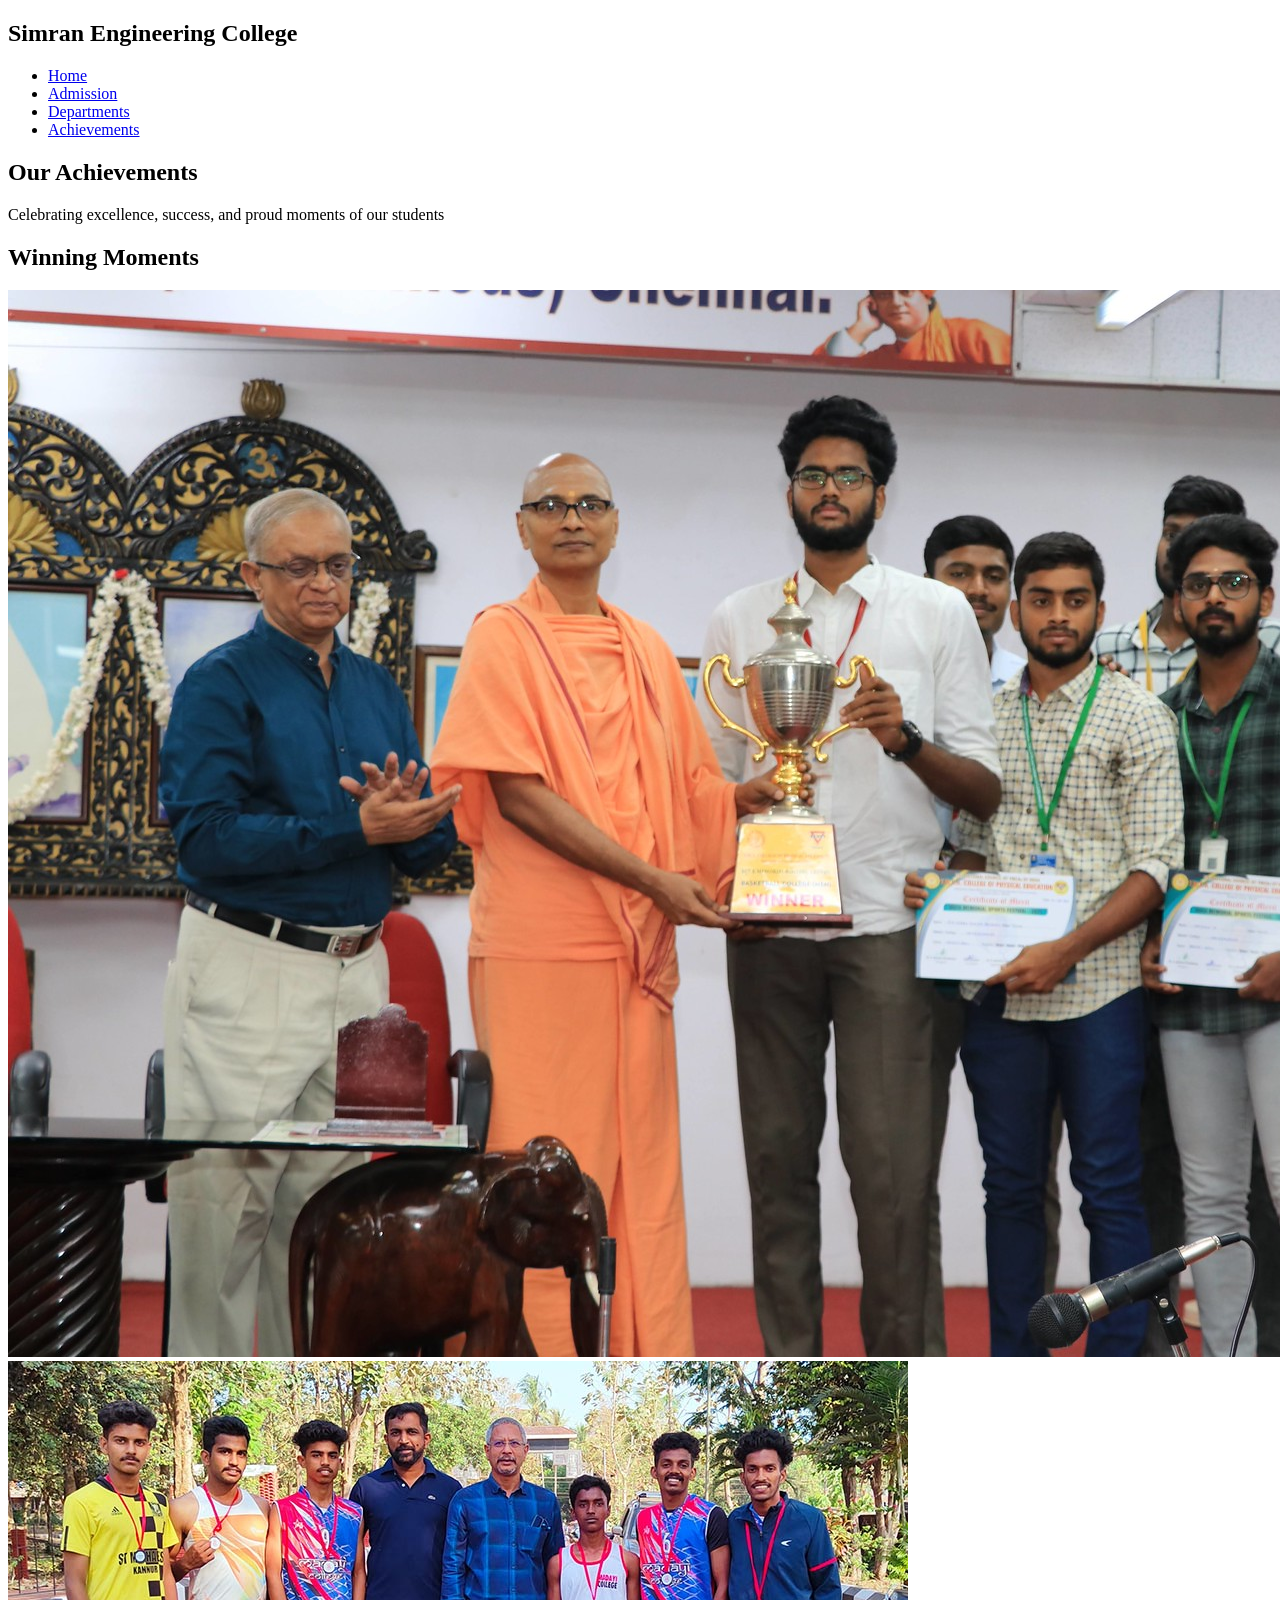
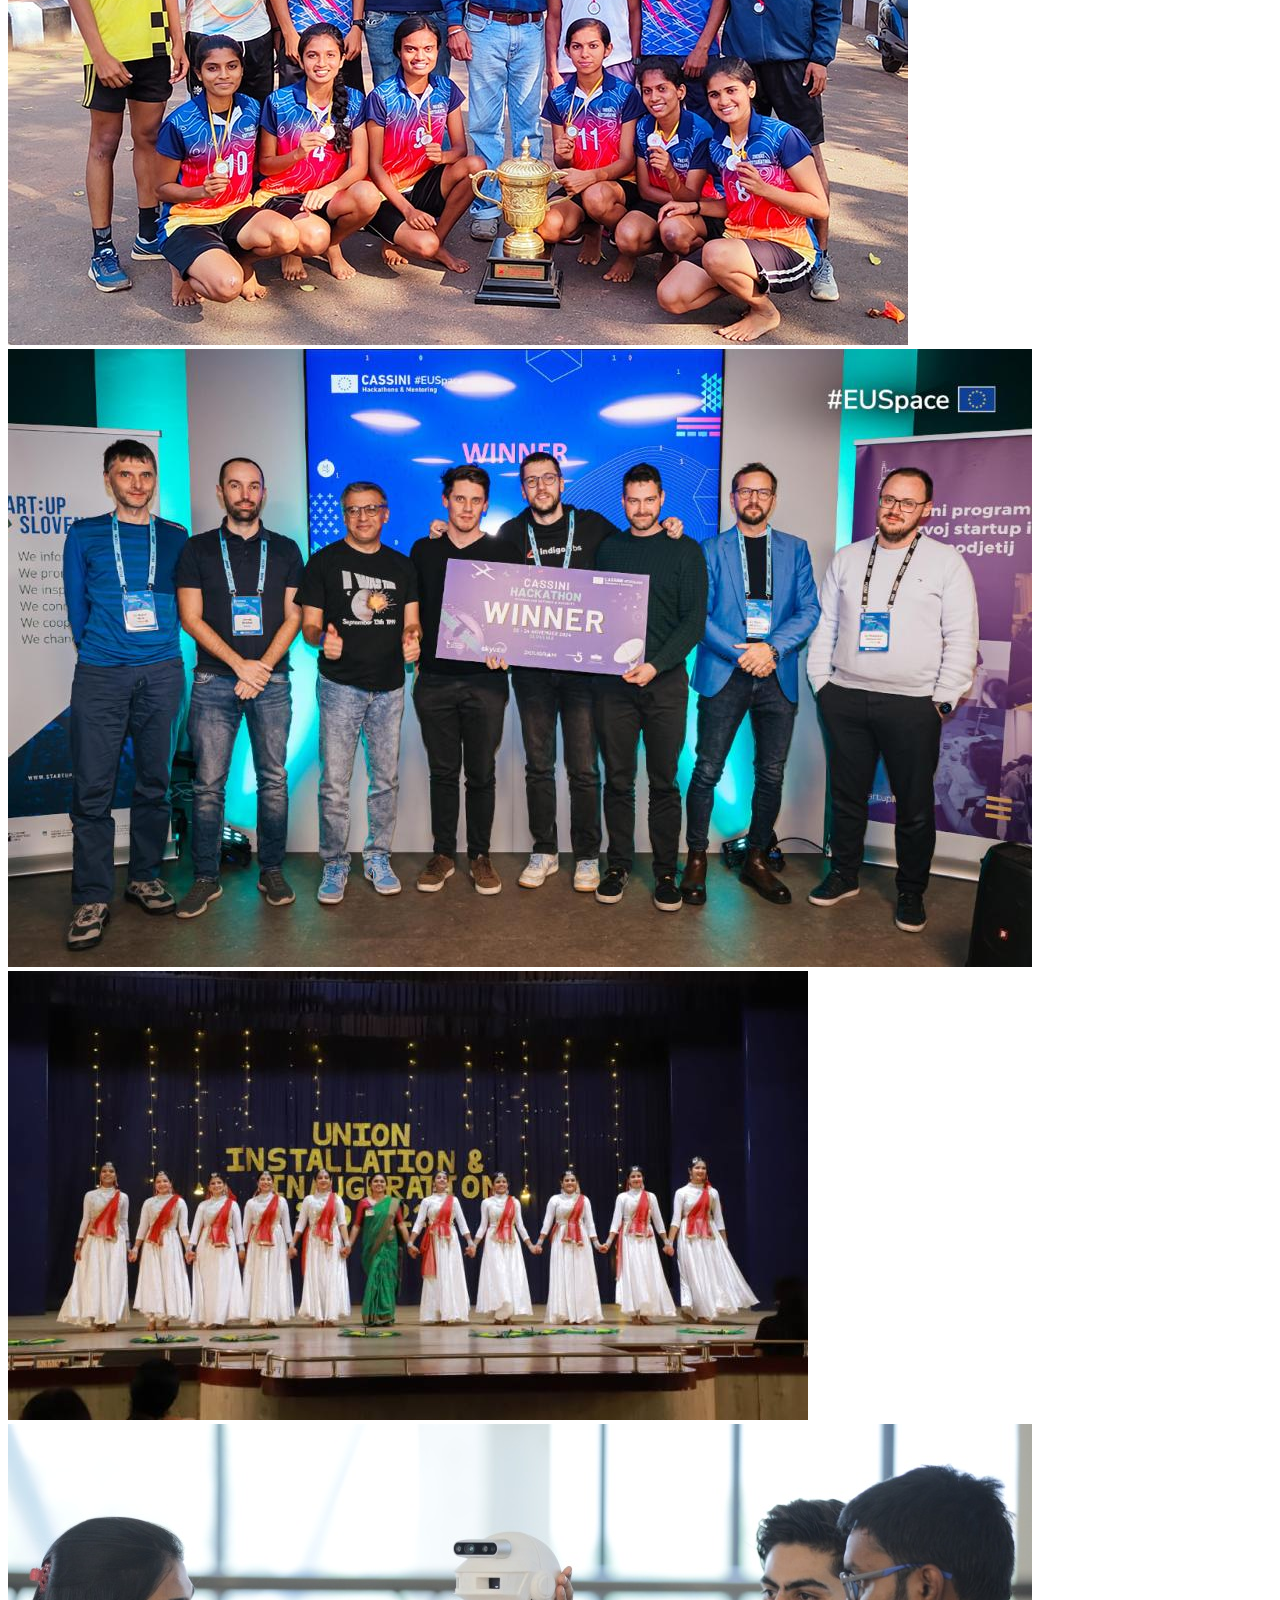
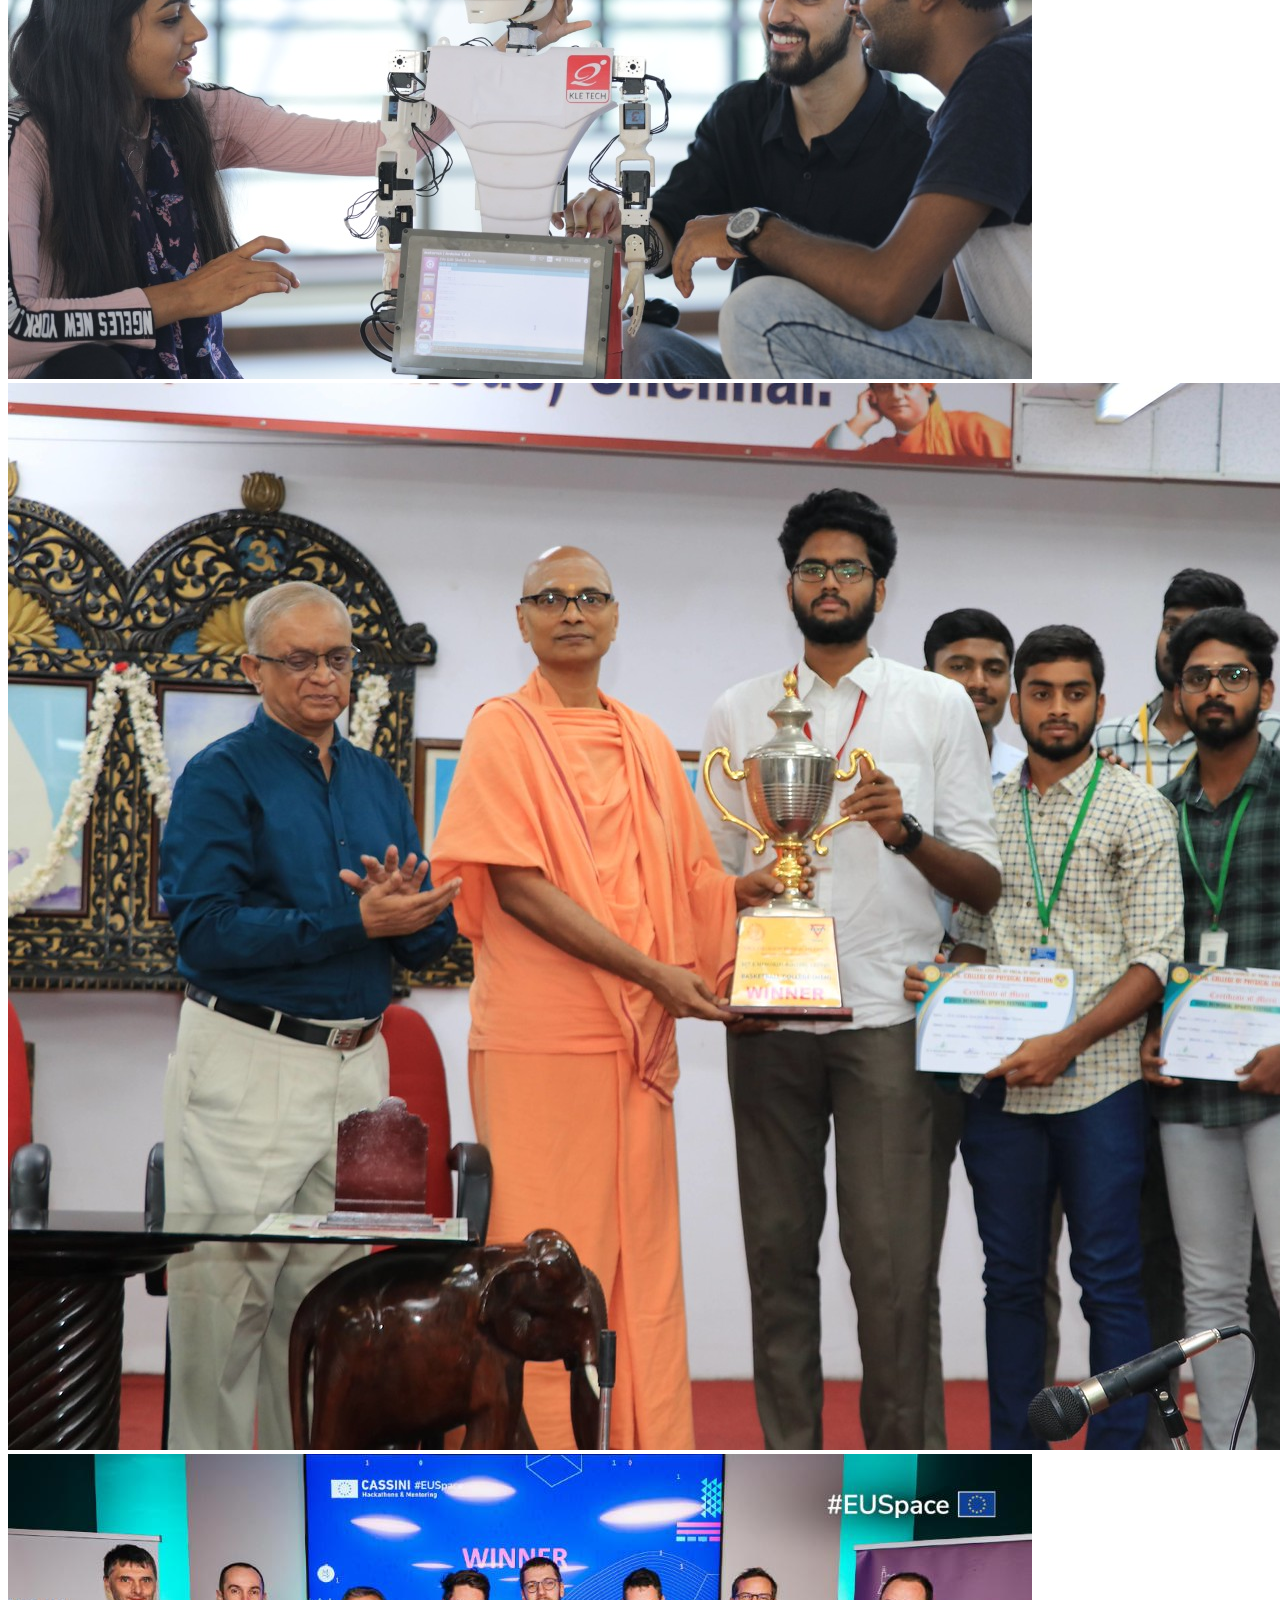
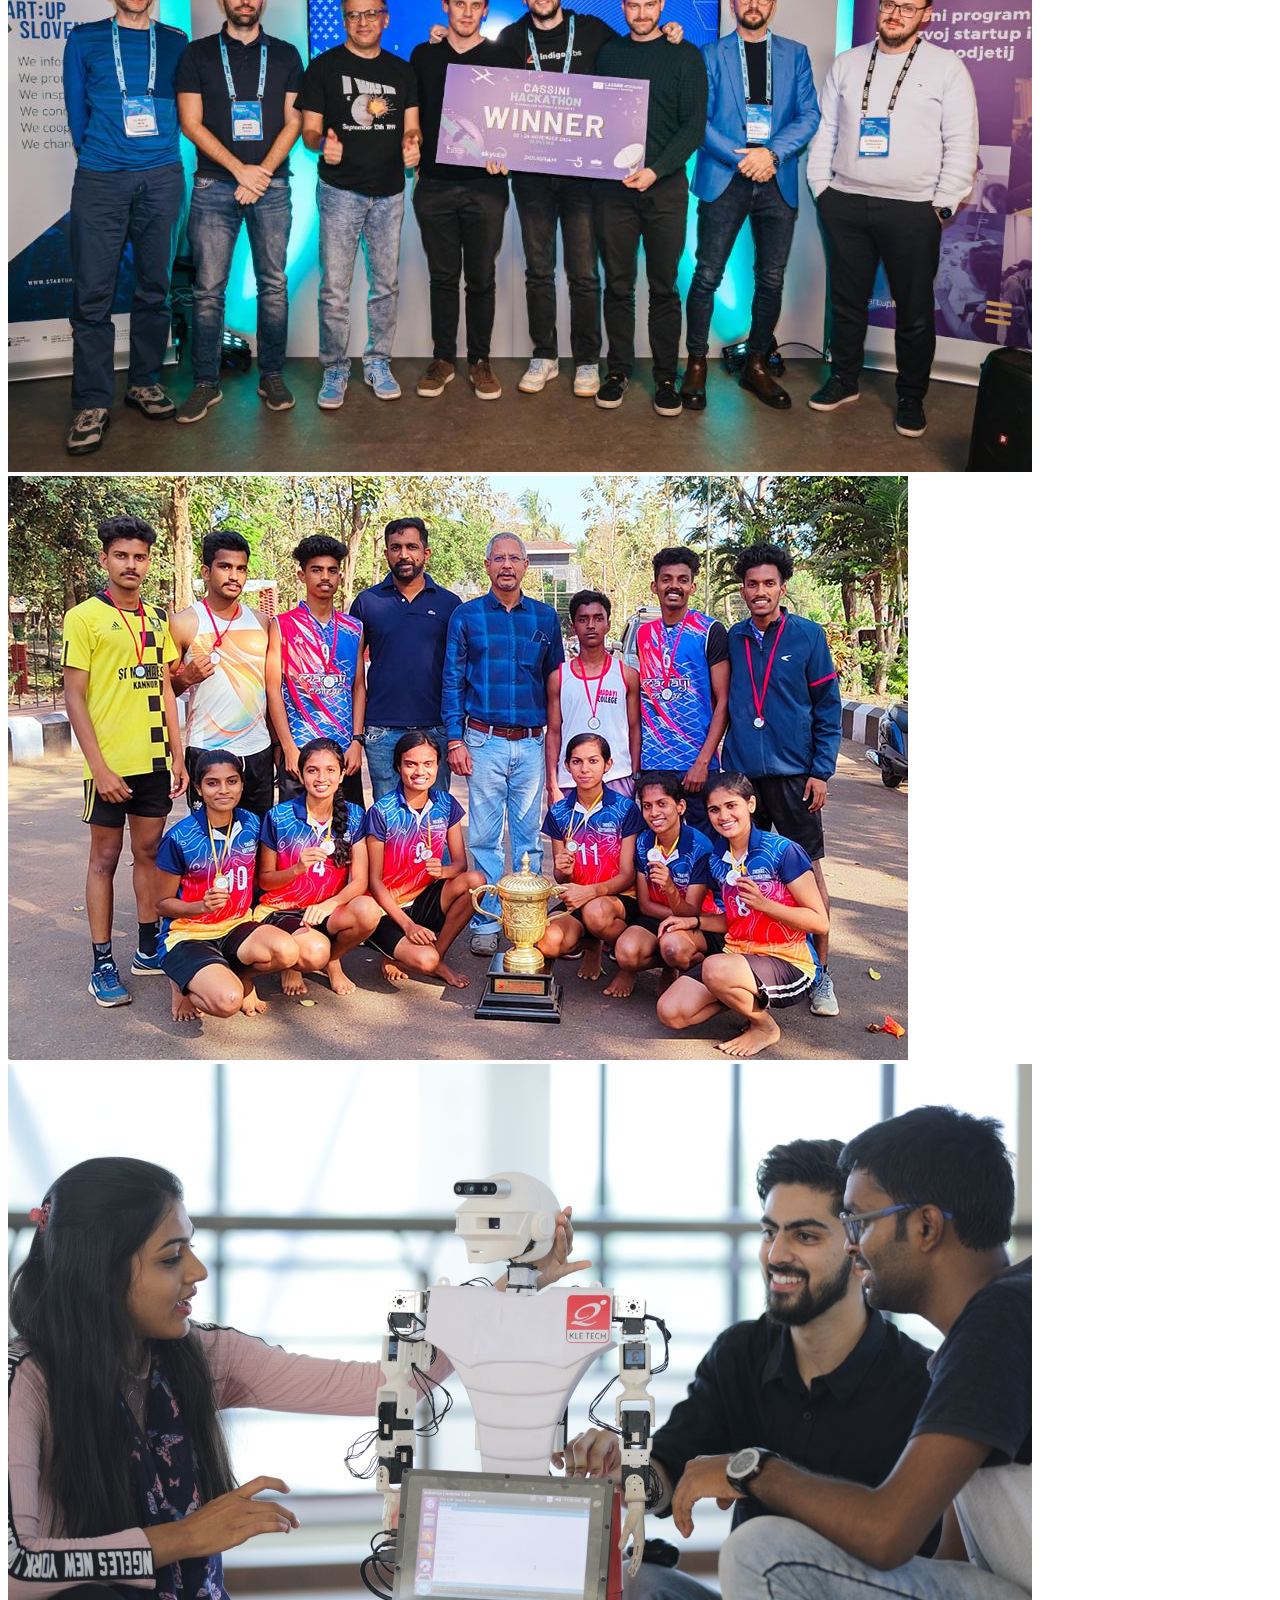
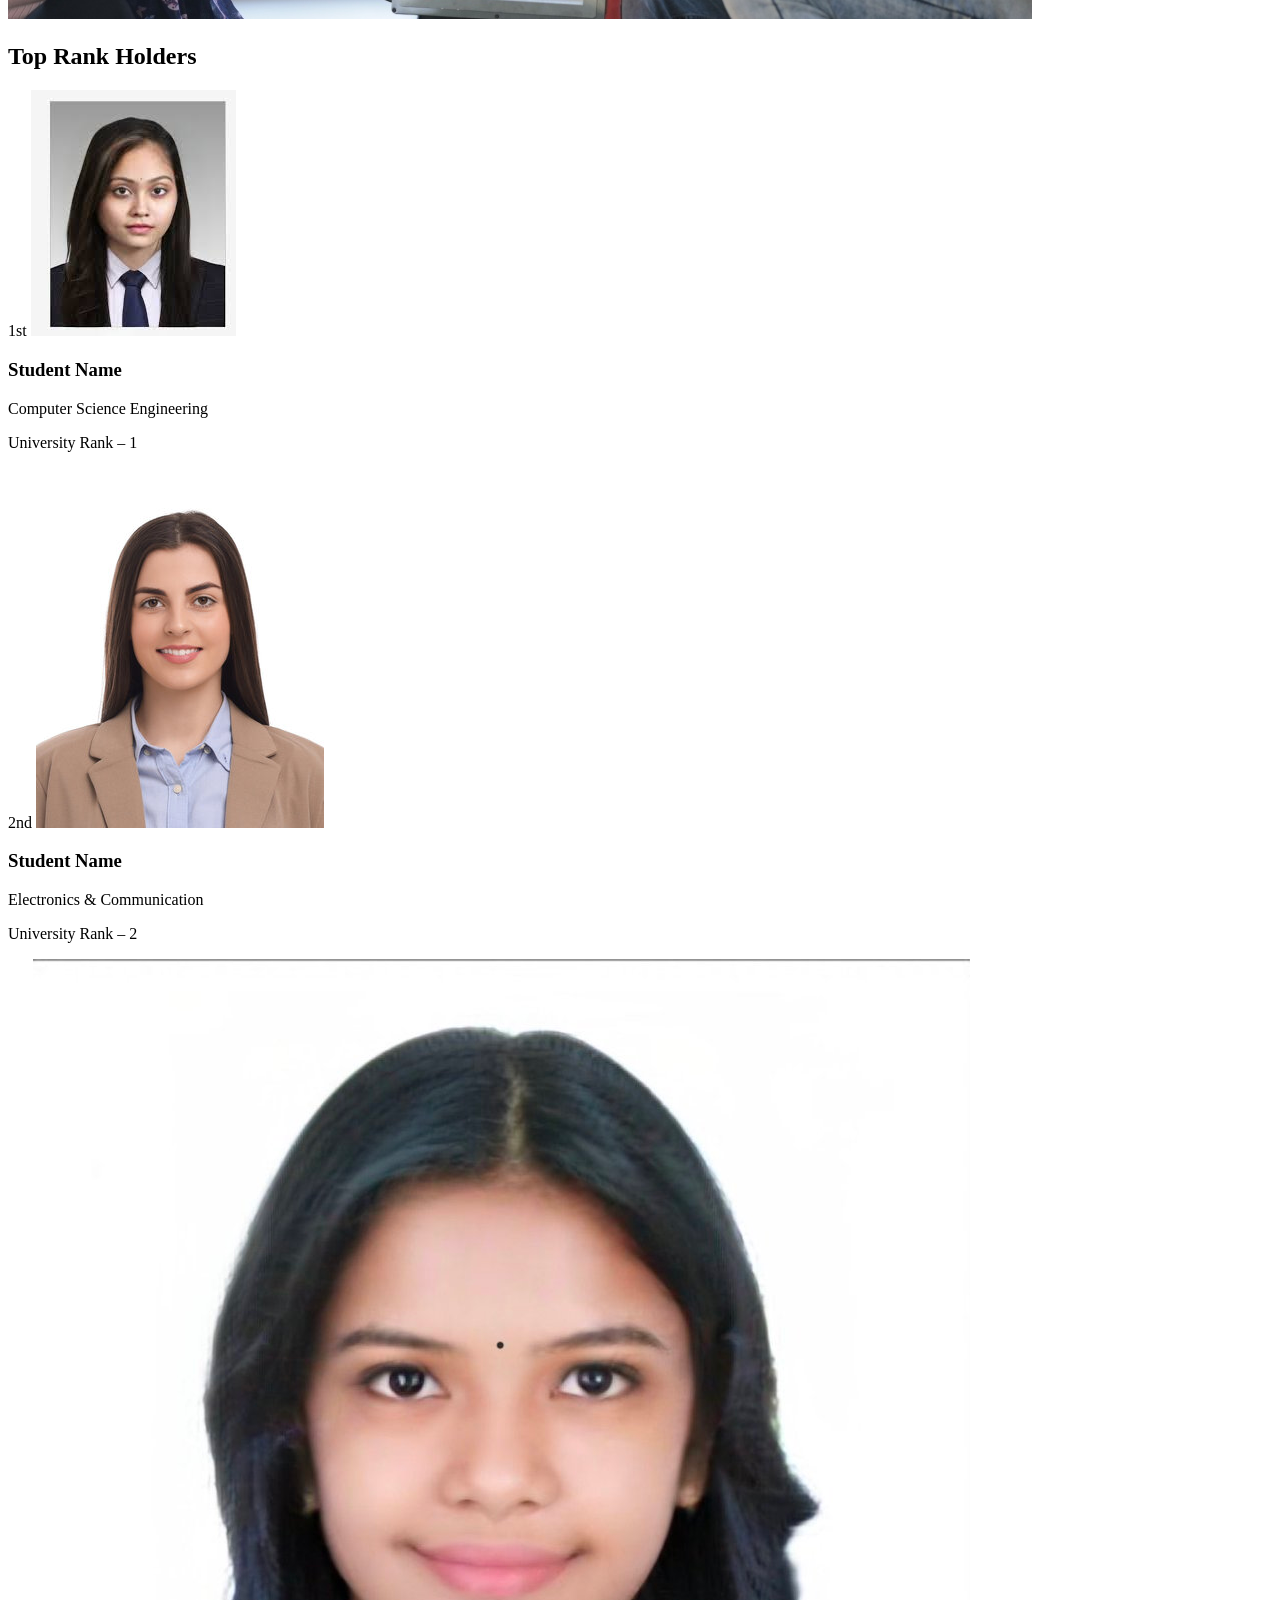
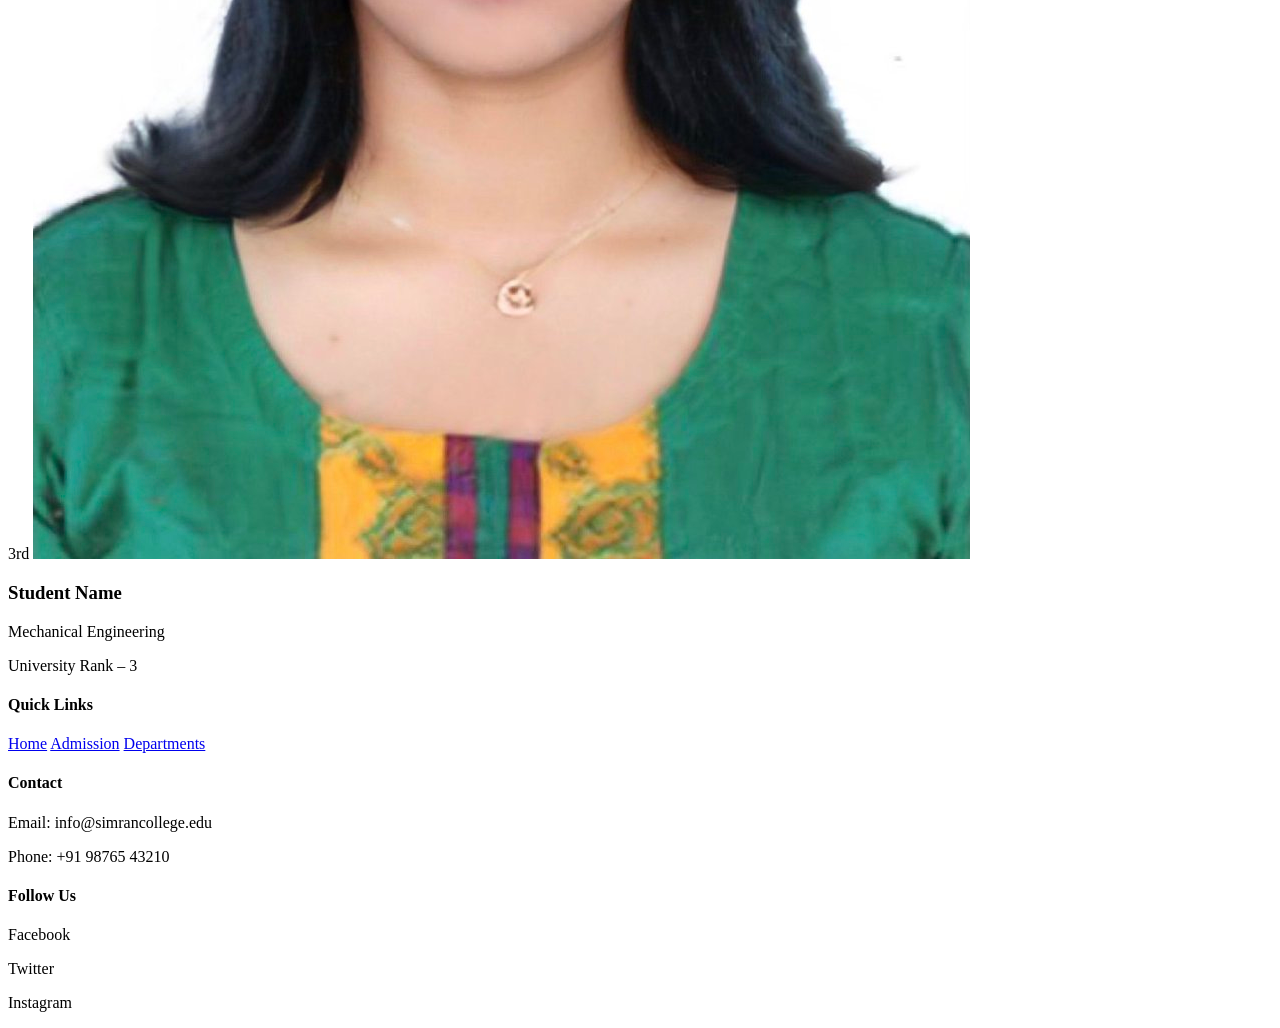
==== src/main/resources/static/achievements.html @ d0c2e1f5 "Initial commit: Online College Admission System" ====
<!DOCTYPE html>
<html lang="en">
<head>
    <meta charset="UTF-8">
    <title>Achievements</title>
    <meta name="viewport" content="width=device-width, initial-scale=1.0">
    <link rel="stylesheet" href="/css/achievements.css">
</head>
<body>

<!-- ================= NAVBAR ================= -->
<nav>
    <h2>Simran Engineering College</h2>
    <ul>
        <li><a href="/index.html">Home</a></li>
        <li><a href="/admission.html">Admission</a></li>
        <li><a href="/departments.html">Departments</a></li>
        <li><a href="/achievements.html">Achievements</a></li>
    </ul>
</nav>
<!-- ========================================== -->


<!-- ================= HERO SECTION ================= -->
<section class="hero">
    <div class="hero-content">
        <h1>Our Achievements</h1>
        <p>Celebrating excellence, success, and proud moments of our students</p>
    </div>
</section>


<!-- ================= WINNING MOMENTS GALLERY ================= -->
<section class="section">
    <h2 class="section-title">Winning Moments</h2>

    <div class="gallery-grid">
        <img src="images/gallery1.jpg" alt="Achievement 1">
        <img src="images/gallery2.jpg" alt="Achievement 2">
        <img src="images/gallery3.jpg" alt="Achievement 3">
        <img src="images/gallery4.jpeg" alt="Achievement 4">
        <img src="images/gallery5.jpg" alt="Achievement 5">
        <img src="images/gallery1.jpg" alt="Achievement 6">
        <img src="images/gallery3.jpg" alt="Achievement 7">
        <img src="images/gallery2.jpg" alt="Achievement 8">
        <img src="images/gallery5.jpg" alt="Achievement 9">
    </div>
</section>


<!-- ================= RANK HOLDERS ================= -->
<section class="section rankers-section">
    <h2 class="section-title">Top Rank Holders</h2>

    <div class="rankers-grid">

        <!-- 1st Rank -->
        <div class="rank-card first">
            <span class="rank-badge">1st</span>
            <img src="images/student1.jpeg" alt="1st Rank Holder">
            <h3>Student Name</h3>
            <p>Computer Science Engineering</p>
            <p class="score">University Rank – 1</p>
        </div>

        <!-- 2nd Rank -->
        <div class="rank-card second">
            <span class="rank-badge">2nd</span>
            <img src="images/student2.jpg" alt="2nd Rank Holder">
            <h3>Student Name</h3>
            <p>Electronics & Communication</p>
            <p class="score">University Rank – 2</p>
        </div>

        <!-- 3rd Rank -->
        <div class="rank-card third">
            <span class="rank-badge">3rd</span>
            <img src="images/student3.jpg" alt="3rd Rank Holder">
            <h3>Student Name</h3>
            <p>Mechanical Engineering</p>
            <p class="score">University Rank – 3</p>
        </div>

    </div>
</section>


<!-- ================= FOOTER ================= -->
<footer>
    <div class="footer-section">
        <h4>Quick Links</h4>
        <a href="/index.html">Home</a>
        <a href="/admission.html">Admission</a>
        <a href="/departments.html">Departments</a>
    </div>

    <div class="footer-section">
        <h4>Contact</h4>
        <p>Email: info@simrancollege.edu</p>
        <p>Phone: +91 98765 43210</p>
    </div>

    <div class="footer-section">
        <h4>Follow Us</h4>
        <p> Facebook </p>
        <p>Twitter </p>
        <p>Instagram</p>
    </div>
</footer>

<!-- ========================================== -->

</body>
</html>
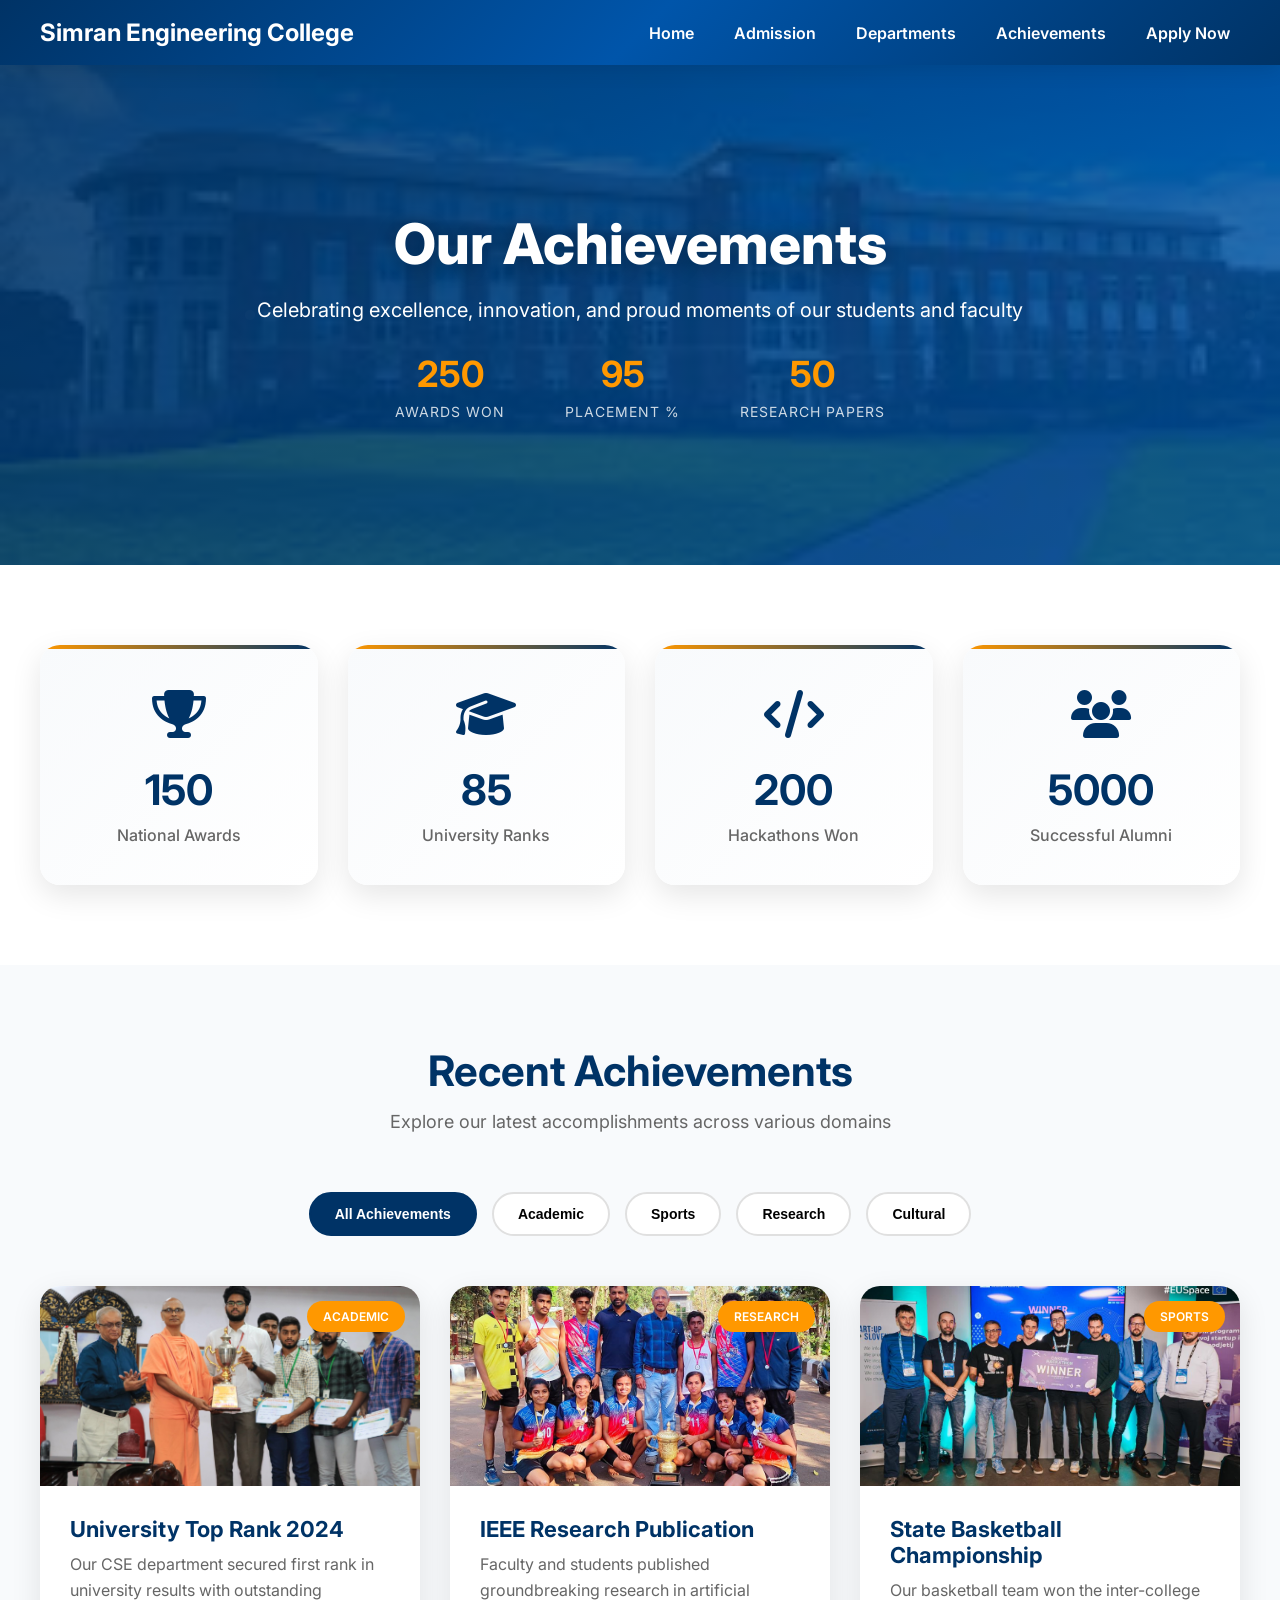
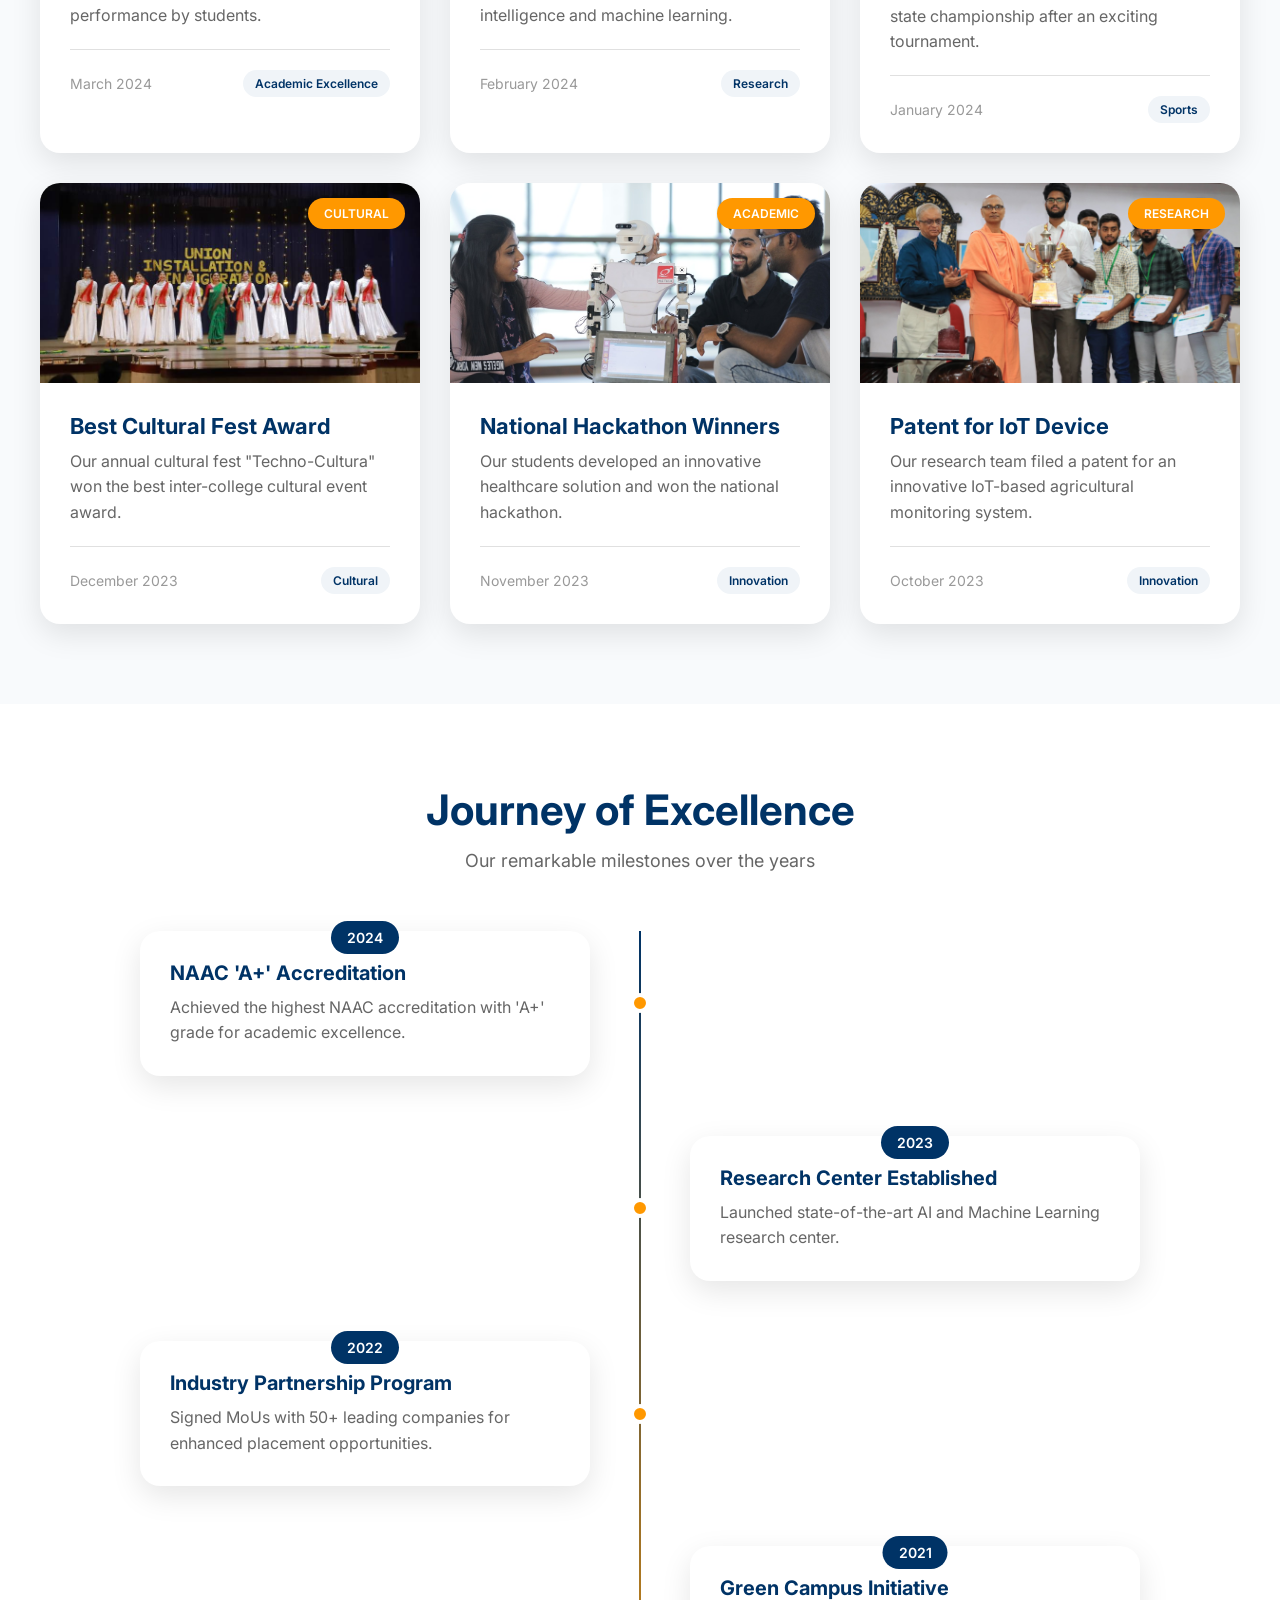
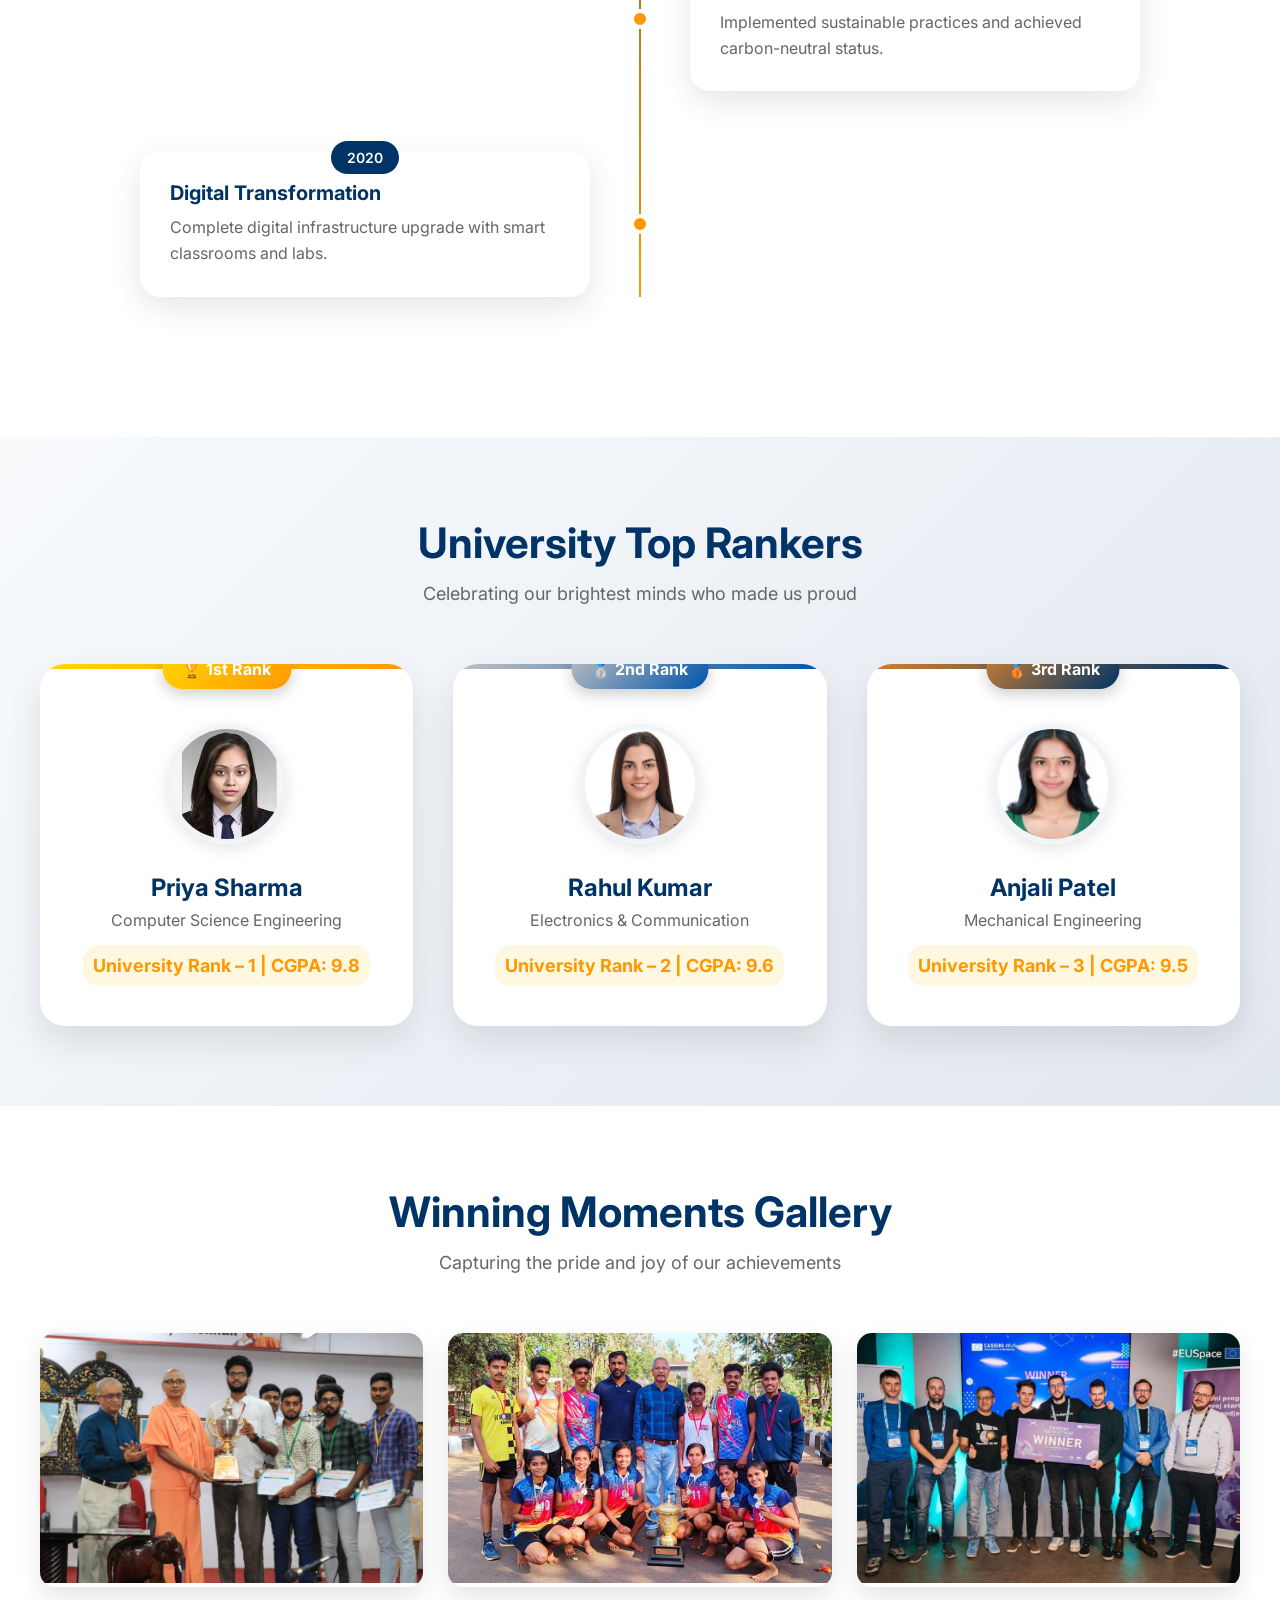
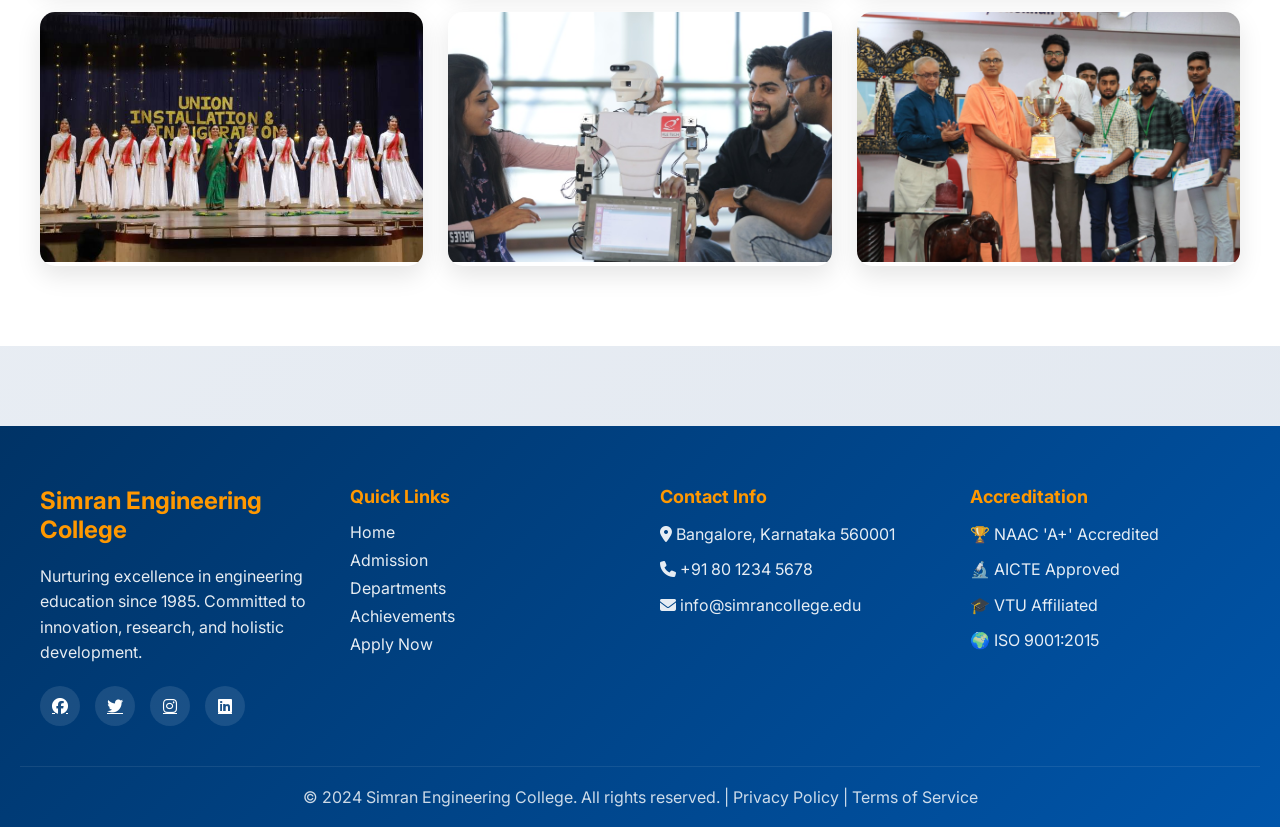
==== commit b0a51b8f: "Added architecture and workflow diagrams" ====
--- a/src/main/resources/static/achievements.html
+++ b/src/main/resources/static/achievements.html
@@ -2,13 +2,687 @@
 <html lang="en">
 <head>
     <meta charset="UTF-8">
-    <title>Achievements</title>
     <meta name="viewport" content="width=device-width, initial-scale=1.0">
-    <link rel="stylesheet" href="/css/achievements.css">
+    <title>Achievements - Simran Engineering College</title>
+    <link rel="stylesheet" href="/css/style.css">
+    <link rel="preconnect" href="https://fonts.googleapis.com">
+    <link rel="preconnect" href="https://fonts.gstatic.com" crossorigin>
+    <link href="https://fonts.googleapis.com/css2?family=Inter:wght@300;400;500;600;700;800&display=swap" rel="stylesheet">
+    <link rel="stylesheet" href="https://cdnjs.cloudflare.com/ajax/libs/font-awesome/6.4.0/css/all.min.css">
+    <style>
+        * {
+            margin: 0;
+            padding: 0;
+            box-sizing: border-box;
+        }
+
+        body {
+            font-family: 'Inter', sans-serif;
+            background: linear-gradient(135deg, #f8fafc 0%, #e2e8f0 100%);
+            min-height: 100vh;
+            overflow-x: hidden;
+        }
+
+        /* Enhanced Navbar */
+        nav {
+            background: linear-gradient(135deg, #003366, #0055aa);
+            color: white;
+            padding: 15px 30px;
+            display: flex;
+            justify-content: space-between;
+            align-items: center;
+            box-shadow: 0 4px 20px rgba(0,0,0,0.1);
+            position: sticky;
+            top: 0;
+            z-index: 1000;
+        }
+
+        nav ul {
+            list-style: none;
+            display: flex;
+            margin: 0;
+            padding: 0;
+        }
+
+        nav ul li {
+            margin-left: 20px;
+        }
+
+        nav ul li a {
+            color: white;
+            text-decoration: none;
+            font-weight: 600;
+            transition: color 0.3s ease;
+            padding: 5px 10px;
+            border-radius: 5px;
+        }
+
+        nav ul li a:hover {
+            color: #ff9800;
+            background: rgba(255,255,255,0.1);
+        }
+
+        /* Hero Section */
+        .hero {
+            position: relative;
+            height: 500px;
+            background: linear-gradient(135deg, rgba(0,51,102,0.9), rgba(0,85,170,0.8)), url('images/clg4.jpeg') center/cover no-repeat;
+            display: flex;
+            align-items: center;
+            justify-content: center;
+            overflow: hidden;
+        }
+
+        .hero::before {
+            content: '';
+            position: absolute;
+            top: 0;
+            left: 0;
+            right: 0;
+            bottom: 0;
+            background: url('data:image/svg+xml,<svg xmlns="http://www.w3.org/2000/svg" viewBox="0 0 100 100"><defs><pattern id="grain" width="100" height="100" patternUnits="userSpaceOnUse"><circle cx="50" cy="50" r="1" fill="rgba(255,255,255,0.03)"/></pattern></defs><rect width="100" height="100" fill="url(%23grain)"/></svg>');
+            opacity: 0.5;
+        }
+
+        .hero-content {
+            text-align: center;
+            color: white;
+            z-index: 2;
+            position: relative;
+        }
+
+        .hero-content h1 {
+            font-size: 56px;
+            font-weight: 800;
+            margin-bottom: 20px;
+            text-shadow: 0 4px 20px rgba(0,0,0,0.3);
+            animation: slideInDown 1s ease;
+        }
+
+        .hero-content p {
+            font-size: 20px;
+            margin-bottom: 30px;
+            opacity: 0.9;
+            animation: slideInUp 1s ease 0.2s both;
+        }
+
+        .hero-stats {
+            display: flex;
+            justify-content: center;
+            gap: 60px;
+            animation: fadeIn 1s ease 0.4s both;
+        }
+
+        .hero-stat {
+            text-align: center;
+        }
+
+        .hero-stat-number {
+            font-size: 36px;
+            font-weight: 700;
+            color: #ff9800;
+            display: block;
+            margin-bottom: 5px;
+        }
+
+        .hero-stat-label {
+            font-size: 14px;
+            text-transform: uppercase;
+            letter-spacing: 1px;
+            opacity: 0.8;
+        }
+
+        /* Statistics Section */
+        .stats-section {
+            padding: 80px 20px;
+            background: white;
+            position: relative;
+        }
+
+        .stats-container {
+            max-width: 1200px;
+            margin: 0 auto;
+            display: grid;
+            grid-template-columns: repeat(auto-fit, minmax(250px, 1fr));
+            gap: 30px;
+        }
+
+        .stat-card {
+            background: linear-gradient(135deg, #f8fafc, #ffffff);
+            padding: 40px 30px;
+            border-radius: 20px;
+            text-align: center;
+            box-shadow: 0 10px 30px rgba(0,0,0,0.1);
+            transition: all 0.3s ease;
+            position: relative;
+            overflow: hidden;
+        }
+
+        .stat-card::before {
+            content: '';
+            position: absolute;
+            top: 0;
+            left: 0;
+            right: 0;
+            height: 4px;
+            background: linear-gradient(90deg, #ff9800, #003366);
+        }
+
+        .stat-card:hover {
+            transform: translateY(-10px);
+            box-shadow: 0 20px 40px rgba(0,0,0,0.15);
+        }
+
+        .stat-icon {
+            font-size: 48px;
+            color: #003366;
+            margin-bottom: 20px;
+        }
+
+        .stat-number {
+            font-size: 42px;
+            font-weight: 700;
+            color: #003366;
+            margin-bottom: 10px;
+            counter-reset: stat-counter 0;
+        }
+
+        .stat-label {
+            font-size: 16px;
+            color: #666;
+            font-weight: 500;
+        }
+
+        /* Achievements Categories */
+        .categories-section {
+            padding: 80px 20px;
+            background: #f8fafc;
+        }
+
+        .section-header {
+            text-align: center;
+            margin-bottom: 60px;
+        }
+
+        .section-title {
+            font-size: 42px;
+            font-weight: 700;
+            color: #003366;
+            margin-bottom: 15px;
+        }
+
+        .section-subtitle {
+            font-size: 18px;
+            color: #666;
+            max-width: 600px;
+            margin: 0 auto;
+        }
+
+        .category-filters {
+            display: flex;
+            justify-content: center;
+            gap: 15px;
+            margin-bottom: 50px;
+            flex-wrap: wrap;
+        }
+
+        .filter-btn {
+            padding: 12px 24px;
+            border: 2px solid #e0e0e0;
+            background: white;
+            border-radius: 25px;
+            font-weight: 600;
+            cursor: pointer;
+            transition: all 0.3s ease;
+            font-size: 14px;
+        }
+
+        .filter-btn:hover {
+            border-color: #003366;
+            color: #003366;
+        }
+
+        .filter-btn.active {
+            background: #003366;
+            color: white;
+            border-color: #003366;
+        }
+
+        /* Achievements Grid */
+        .achievements-grid {
+            max-width: 1200px;
+            margin: 0 auto;
+            display: grid;
+            grid-template-columns: repeat(auto-fit, minmax(350px, 1fr));
+            gap: 30px;
+        }
+
+        .achievement-card {
+            background: white;
+            border-radius: 20px;
+            overflow: hidden;
+            box-shadow: 0 10px 30px rgba(0,0,0,0.1);
+            transition: all 0.3s ease;
+            position: relative;
+        }
+
+        .achievement-card:hover {
+            transform: translateY(-10px);
+            box-shadow: 0 20px 40px rgba(0,0,0,0.15);
+        }
+
+        .achievement-image {
+            height: 200px;
+            background: linear-gradient(135deg, #003366, #0055aa);
+            position: relative;
+            overflow: hidden;
+        }
+
+        .achievement-image img {
+            width: 100%;
+            height: 100%;
+            object-fit: cover;
+        }
+
+        .achievement-badge {
+            position: absolute;
+            top: 15px;
+            right: 15px;
+            background: #ff9800;
+            color: white;
+            padding: 8px 16px;
+            border-radius: 20px;
+            font-weight: 600;
+            font-size: 12px;
+            text-transform: uppercase;
+        }
+
+        .achievement-content {
+            padding: 30px;
+        }
+
+        .achievement-title {
+            font-size: 22px;
+            font-weight: 700;
+            color: #003366;
+            margin-bottom: 10px;
+        }
+
+        .achievement-description {
+            color: #666;
+            line-height: 1.6;
+            margin-bottom: 20px;
+        }
+
+        .achievement-meta {
+            display: flex;
+            justify-content: space-between;
+            align-items: center;
+            padding-top: 20px;
+            border-top: 1px solid #e0e0e0;
+        }
+
+        .achievement-date {
+            color: #999;
+            font-size: 14px;
+        }
+
+        .achievement-category {
+            background: #f0f4f8;
+            color: #003366;
+            padding: 6px 12px;
+            border-radius: 15px;
+            font-size: 12px;
+            font-weight: 600;
+        }
+
+        /* Timeline Section */
+        .timeline-section {
+            padding: 80px 20px;
+            background: white;
+        }
+
+        .timeline {
+            max-width: 1000px;
+            margin: 0 auto;
+            position: relative;
+        }
+
+        .timeline::before {
+            content: '';
+            position: absolute;
+            left: 50%;
+            top: 0;
+            bottom: 0;
+            width: 2px;
+            background: linear-gradient(180deg, #003366, #ff9800);
+            transform: translateX(-50%);
+        }
+
+        .timeline-item {
+            display: flex;
+            justify-content: space-between;
+            align-items: center;
+            margin-bottom: 60px;
+            position: relative;
+        }
+
+        .timeline-item:nth-child(even) {
+            flex-direction: row-reverse;
+        }
+
+        .timeline-content {
+            width: 45%;
+            background: white;
+            padding: 30px;
+            border-radius: 20px;
+            box-shadow: 0 10px 30px rgba(0,0,0,0.1);
+            position: relative;
+        }
+
+        .timeline-dot {
+            position: absolute;
+            left: 50%;
+            top: 50%;
+            width: 20px;
+            height: 20px;
+            background: #ff9800;
+            border: 4px solid white;
+            border-radius: 50%;
+            transform: translate(-50%, -50%);
+            z-index: 2;
+        }
+
+        .timeline-year {
+            position: absolute;
+            left: 50%;
+            top: -10px;
+            transform: translateX(-50%);
+            background: #003366;
+            color: white;
+            padding: 8px 16px;
+            border-radius: 20px;
+            font-weight: 600;
+            font-size: 14px;
+        }
+
+        .timeline-title {
+            font-size: 20px;
+            font-weight: 700;
+            color: #003366;
+            margin-bottom: 10px;
+        }
+
+        .timeline-description {
+            color: #666;
+            line-height: 1.6;
+        }
+
+        /* Top Rank Holders */
+        .rankers-section {
+            padding: 80px 20px;
+            background: linear-gradient(135deg, #f8fafc, #e2e8f0);
+        }
+
+        .rankers-grid {
+            max-width: 1200px;
+            margin: 0 auto;
+            display: grid;
+            grid-template-columns: repeat(auto-fit, minmax(300px, 1fr));
+            gap: 40px;
+        }
+
+        .rank-card {
+            background: white;
+            border-radius: 25px;
+            padding: 40px 30px;
+            text-align: center;
+            position: relative;
+            box-shadow: 0 15px 35px rgba(0,0,0,0.1);
+            transition: all 0.3s ease;
+            overflow: hidden;
+        }
+
+        .rank-card::before {
+            content: '';
+            position: absolute;
+            top: 0;
+            left: 0;
+            right: 0;
+            height: 5px;
+        }
+
+        .rank-card.first::before {
+            background: linear-gradient(90deg, #ffd700, #ff9800);
+        }
+
+        .rank-card.second::before {
+            background: linear-gradient(90deg, #c0c0c0, #0055aa);
+        }
+
+        .rank-card.third::before {
+            background: linear-gradient(90deg, #cd7f32, #003366);
+        }
+
+        .rank-card:hover {
+            transform: translateY(-15px);
+            box-shadow: 0 25px 50px rgba(0,0,0,0.15);
+        }
+
+        .rank-badge {
+            position: absolute;
+            top: -15px;
+            left: 50%;
+            transform: translateX(-50%);
+            background: #003366;
+            color: white;
+            padding: 10px 20px;
+            border-radius: 25px;
+            font-weight: 700;
+            font-size: 16px;
+            box-shadow: 0 5px 15px rgba(0,0,0,0.2);
+        }
+
+        .rank-card.first .rank-badge {
+            background: linear-gradient(135deg, #ffd700, #ff9800);
+        }
+
+        .rank-card.second .rank-badge {
+            background: linear-gradient(135deg, #c0c0c0, #0055aa);
+        }
+
+        .rank-card.third .rank-badge {
+            background: linear-gradient(135deg, #cd7f32, #003366);
+        }
+
+        .rank-image {
+            width: 120px;
+            height: 120px;
+            border-radius: 50%;
+            object-fit: cover;
+            margin: 20px auto 25px;
+            border: 5px solid #f0f4f8;
+            box-shadow: 0 5px 15px rgba(0,0,0,0.1);
+        }
+
+        .rank-name {
+            font-size: 24px;
+            font-weight: 700;
+            color: #003366;
+            margin-bottom: 8px;
+        }
+
+        .rank-branch {
+            font-size: 16px;
+            color: #666;
+            margin-bottom: 15px;
+        }
+
+        .rank-score {
+            font-size: 18px;
+            font-weight: 700;
+            color: #ff9800;
+            padding: 10px;
+            background: #fff8e1;
+            border-radius: 15px;
+            display: inline-block;
+        }
+
+        /* Gallery Section */
+        .gallery-section {
+            padding: 80px 20px;
+            background: white;
+        }
+
+        .gallery-grid {
+            max-width: 1200px;
+            margin: 0 auto;
+            display: grid;
+            grid-template-columns: repeat(auto-fit, minmax(300px, 1fr));
+            gap: 25px;
+        }
+
+        .gallery-item {
+            position: relative;
+            border-radius: 15px;
+            overflow: hidden;
+            box-shadow: 0 10px 25px rgba(0,0,0,0.1);
+            transition: all 0.3s ease;
+            cursor: pointer;
+        }
+
+        .gallery-item:hover {
+            transform: scale(1.05);
+            box-shadow: 0 20px 40px rgba(0,0,0,0.2);
+        }
+
+        .gallery-item img {
+            width: 100%;
+            height: 250px;
+            object-fit: cover;
+        }
+
+        .gallery-overlay {
+            position: absolute;
+            bottom: 0;
+            left: 0;
+            right: 0;
+            background: linear-gradient(to top, rgba(0,51,102,0.9), transparent);
+            color: white;
+            padding: 20px;
+            transform: translateY(100%);
+            transition: transform 0.3s ease;
+        }
+
+        .gallery-item:hover .gallery-overlay {
+            transform: translateY(0);
+        }
+
+        .gallery-title {
+            font-size: 16px;
+            font-weight: 600;
+            margin-bottom: 5px;
+        }
+
+        .gallery-description {
+            font-size: 14px;
+            opacity: 0.9;
+        }
+
+        /* Animations */
+        @keyframes slideInDown {
+            from {
+                opacity: 0;
+                transform: translateY(-50px);
+            }
+            to {
+                opacity: 1;
+                transform: translateY(0);
+            }
+        }
+
+        @keyframes slideInUp {
+            from {
+                opacity: 0;
+                transform: translateY(50px);
+            }
+            to {
+                opacity: 1;
+                transform: translateY(0);
+            }
+        }
+
+        @keyframes fadeIn {
+            from {
+                opacity: 0;
+            }
+            to {
+                opacity: 1;
+            }
+        }
+
+        @keyframes countUp {
+            from {
+                opacity: 0;
+                transform: scale(0.5);
+            }
+            to {
+                opacity: 1;
+                transform: scale(1);
+            }
+        }
+
+        /* Responsive Design */
+        @media (max-width: 768px) {
+            .hero-content h1 {
+                font-size: 36px;
+            }
+
+            .hero-stats {
+                flex-direction: column;
+                gap: 30px;
+            }
+
+            .achievements-grid {
+                grid-template-columns: 1fr;
+            }
+
+            .timeline::before {
+                left: 30px;
+            }
+
+            .timeline-item {
+                flex-direction: column !important;
+                align-items: flex-start !important;
+                padding-left: 60px;
+            }
+
+            .timeline-content {
+                width: 100%;
+            }
+
+            .timeline-dot {
+                left: 30px;
+            }
+
+            .timeline-year {
+                left: 30px;
+                transform: translateX(-50%);
+            }
+
+            .rankers-grid {
+                grid-template-columns: 1fr;
+            }
+
+            .gallery-grid {
+                grid-template-columns: repeat(auto-fit, minmax(250px, 1fr));
+            }
+        }
+    </style>
 </head>
 <body>
 
-<!-- ================= NAVBAR ================= -->
+<!-- Enhanced Navbar -->
 <nav>
     <h2>Simran Engineering College</h2>
     <ul>
@@ -16,98 +690,721 @@
         <li><a href="/admission.html">Admission</a></li>
         <li><a href="/departments.html">Departments</a></li>
         <li><a href="/achievements.html">Achievements</a></li>
+        <li><a href="/apply.html">Apply Now</a></li>
     </ul>
 </nav>
 <!-- ========================================== -->
 
 
-<!-- ================= HERO SECTION ================= -->
+<!-- Enhanced Hero Section -->
 <section class="hero">
     <div class="hero-content">
         <h1>Our Achievements</h1>
-        <p>Celebrating excellence, success, and proud moments of our students</p>
+        <p>Celebrating excellence, innovation, and proud moments of our students and faculty</p>
+        <div class="hero-stats">
+            <div class="hero-stat">
+                <span class="hero-stat-number" data-target="250">0</span>
+                <span class="hero-stat-label">Awards Won</span>
+            </div>
+            <div class="hero-stat">
+                <span class="hero-stat-number" data-target="95">0</span>
+                <span class="hero-stat-label">Placement %</span>
+            </div>
+            <div class="hero-stat">
+                <span class="hero-stat-number" data-target="50">0</span>
+                <span class="hero-stat-label">Research Papers</span>
+            </div>
+        </div>
     </div>
 </section>
 
 
-<!-- ================= WINNING MOMENTS GALLERY ================= -->
-<section class="section">
-    <h2 class="section-title">Winning Moments</h2>
-
-    <div class="gallery-grid">
-        <img src="images/gallery1.jpg" alt="Achievement 1">
-        <img src="images/gallery2.jpg" alt="Achievement 2">
-        <img src="images/gallery3.jpg" alt="Achievement 3">
-        <img src="images/gallery4.jpeg" alt="Achievement 4">
-        <img src="images/gallery5.jpg" alt="Achievement 5">
-        <img src="images/gallery1.jpg" alt="Achievement 6">
-        <img src="images/gallery3.jpg" alt="Achievement 7">
-        <img src="images/gallery2.jpg" alt="Achievement 8">
-        <img src="images/gallery5.jpg" alt="Achievement 9">
+<!-- Statistics Section -->
+<section class="stats-section">
+    <div class="stats-container">
+        <div class="stat-card">
+            <div class="stat-icon">
+                <i class="fas fa-trophy"></i>
+            </div>
+            <div class="stat-number" data-target="150">0</div>
+            <div class="stat-label">National Awards</div>
+        </div>
+        <div class="stat-card">
+            <div class="stat-icon">
+                <i class="fas fa-graduation-cap"></i>
+            </div>
+            <div class="stat-number" data-target="85">0</div>
+            <div class="stat-label">University Ranks</div>
+        </div>
+        <div class="stat-card">
+            <div class="stat-icon">
+                <i class="fas fa-code"></i>
+            </div>
+            <div class="stat-number" data-target="200">0</div>
+            <div class="stat-label">Hackathons Won</div>
+        </div>
+        <div class="stat-card">
+            <div class="stat-icon">
+                <i class="fas fa-users"></i>
+            </div>
+            <div class="stat-number" data-target="5000">0</div>
+            <div class="stat-label">Successful Alumni</div>
+        </div>
     </div>
 </section>
 
 
-<!-- ================= RANK HOLDERS ================= -->
-<section class="section rankers-section">
-    <h2 class="section-title">Top Rank Holders</h2>
-
+<!-- Achievements Categories Section -->
+<section class="categories-section">
+    <div class="section-header">
+        <h2 class="section-title">Recent Achievements</h2>
+        <p class="section-subtitle">Explore our latest accomplishments across various domains</p>
+    </div>
+    
+    <div class="category-filters">
+        <button class="filter-btn active" data-filter="all">All Achievements</button>
+        <button class="filter-btn" data-filter="academic">Academic</button>
+        <button class="filter-btn" data-filter="sports">Sports</button>
+        <button class="filter-btn" data-filter="research">Research</button>
+        <button class="filter-btn" data-filter="cultural">Cultural</button>
+    </div>
+
+    <div class="achievements-grid">
+        <div class="achievement-card" data-category="academic">
+            <div class="achievement-image">
+                <img src="images/gallery1.jpg" alt="Academic Excellence">
+                <span class="achievement-badge">Academic</span>
+            </div>
+            <div class="achievement-content">
+                <h3 class="achievement-title">University Top Rank 2024</h3>
+                <p class="achievement-description">Our CSE department secured first rank in university results with outstanding performance by students.</p>
+                <div class="achievement-meta">
+                    <span class="achievement-date">March 2024</span>
+                    <span class="achievement-category">Academic Excellence</span>
+                </div>
+            </div>
+        </div>
+
+        <div class="achievement-card" data-category="research">
+            <div class="achievement-image">
+                <img src="images/gallery2.jpg" alt="Research Publication">
+                <span class="achievement-badge">Research</span>
+            </div>
+            <div class="achievement-content">
+                <h3 class="achievement-title">IEEE Research Publication</h3>
+                <p class="achievement-description">Faculty and students published groundbreaking research in artificial intelligence and machine learning.</p>
+                <div class="achievement-meta">
+                    <span class="achievement-date">February 2024</span>
+                    <span class="achievement-category">Research</span>
+                </div>
+            </div>
+        </div>
+
+        <div class="achievement-card" data-category="sports">
+            <div class="achievement-image">
+                <img src="images/gallery3.jpg" alt="Sports Championship">
+                <span class="achievement-badge">Sports</span>
+            </div>
+            <div class="achievement-content">
+                <h3 class="achievement-title">State Basketball Championship</h3>
+                <p class="achievement-description">Our basketball team won the inter-college state championship after an exciting tournament.</p>
+                <div class="achievement-meta">
+                    <span class="achievement-date">January 2024</span>
+                    <span class="achievement-category">Sports</span>
+                </div>
+            </div>
+        </div>
+
+        <div class="achievement-card" data-category="cultural">
+            <div class="achievement-image">
+                <img src="images/gallery4.jpeg" alt="Cultural Festival">
+                <span class="achievement-badge">Cultural</span>
+            </div>
+            <div class="achievement-content">
+                <h3 class="achievement-title">Best Cultural Fest Award</h3>
+                <p class="achievement-description">Our annual cultural fest "Techno-Cultura" won the best inter-college cultural event award.</p>
+                <div class="achievement-meta">
+                    <span class="achievement-date">December 2023</span>
+                    <span class="achievement-category">Cultural</span>
+                </div>
+            </div>
+        </div>
+
+        <div class="achievement-card" data-category="academic">
+            <div class="achievement-image">
+                <img src="images/gallery5.jpg" alt="Hackathon Win">
+                <span class="achievement-badge">Academic</span>
+            </div>
+            <div class="achievement-content">
+                <h3 class="achievement-title">National Hackathon Winners</h3>
+                <p class="achievement-description">Our students developed an innovative healthcare solution and won the national hackathon.</p>
+                <div class="achievement-meta">
+                    <span class="achievement-date">November 2023</span>
+                    <span class="achievement-category">Innovation</span>
+                </div>
+            </div>
+        </div>
+
+        <div class="achievement-card" data-category="research">
+            <div class="achievement-image">
+                <img src="images/gallery1.jpg" alt="Patent Filed">
+                <span class="achievement-badge">Research</span>
+            </div>
+            <div class="achievement-content">
+                <h3 class="achievement-title">Patent for IoT Device</h3>
+                <p class="achievement-description">Our research team filed a patent for an innovative IoT-based agricultural monitoring system.</p>
+                <div class="achievement-meta">
+                    <span class="achievement-date">October 2023</span>
+                    <span class="achievement-category">Innovation</span>
+                </div>
+            </div>
+        </div>
+    </div>
+</section>
+
+
+<!-- Timeline Section -->
+<section class="timeline-section">
+    <div class="section-header">
+        <h2 class="section-title">Journey of Excellence</h2>
+        <p class="section-subtitle">Our remarkable milestones over the years</p>
+    </div>
+    
+    <div class="timeline">
+        <div class="timeline-item">
+            <div class="timeline-content">
+                <span class="timeline-year">2024</span>
+                <h3 class="timeline-title">NAAC 'A+' Accreditation</h3>
+                <p class="timeline-description">Achieved the highest NAAC accreditation with 'A+' grade for academic excellence.</p>
+            </div>
+            <div class="timeline-dot"></div>
+        </div>
+
+        <div class="timeline-item">
+            <div class="timeline-content">
+                <span class="timeline-year">2023</span>
+                <h3 class="timeline-title">Research Center Established</h3>
+                <p class="timeline-description">Launched state-of-the-art AI and Machine Learning research center.</p>
+            </div>
+            <div class="timeline-dot"></div>
+        </div>
+
+        <div class="timeline-item">
+            <div class="timeline-content">
+                <span class="timeline-year">2022</span>
+                <h3 class="timeline-title">Industry Partnership Program</h3>
+                <p class="timeline-description">Signed MoUs with 50+ leading companies for enhanced placement opportunities.</p>
+            </div>
+            <div class="timeline-dot"></div>
+        </div>
+
+        <div class="timeline-item">
+            <div class="timeline-content">
+                <span class="timeline-year">2021</span>
+                <h3 class="timeline-title">Green Campus Initiative</h3>
+                <p class="timeline-description">Implemented sustainable practices and achieved carbon-neutral status.</p>
+            </div>
+            <div class="timeline-dot"></div>
+        </div>
+
+        <div class="timeline-item">
+            <div class="timeline-content">
+                <span class="timeline-year">2020</span>
+                <h3 class="timeline-title">Digital Transformation</h3>
+                <p class="timeline-description">Complete digital infrastructure upgrade with smart classrooms and labs.</p>
+            </div>
+            <div class="timeline-dot"></div>
+        </div>
+    </div>
+</section>
+
+
+<!-- Top Rank Holders Section -->
+<section class="rankers-section">
+    <div class="section-header">
+        <h2 class="section-title">University Top Rankers</h2>
+        <p class="section-subtitle">Celebrating our brightest minds who made us proud</p>
+    </div>
+    
     <div class="rankers-grid">
-
         <!-- 1st Rank -->
         <div class="rank-card first">
-            <span class="rank-badge">1st</span>
-            <img src="images/student1.jpeg" alt="1st Rank Holder">
-            <h3>Student Name</h3>
-            <p>Computer Science Engineering</p>
-            <p class="score">University Rank – 1</p>
+            <span class="rank-badge">🏆 1st Rank</span>
+            <img src="images/student1.jpeg" alt="1st Rank Holder" class="rank-image">
+            <h3 class="rank-name">Priya Sharma</h3>
+            <p class="rank-branch">Computer Science Engineering</p>
+            <p class="rank-score">University Rank – 1 | CGPA: 9.8</p>
         </div>
 
         <!-- 2nd Rank -->
         <div class="rank-card second">
-            <span class="rank-badge">2nd</span>
-            <img src="images/student2.jpg" alt="2nd Rank Holder">
-            <h3>Student Name</h3>
-            <p>Electronics & Communication</p>
-            <p class="score">University Rank – 2</p>
+            <span class="rank-badge">🥈 2nd Rank</span>
+            <img src="images/student2.jpg" alt="2nd Rank Holder" class="rank-image">
+            <h3 class="rank-name">Rahul Kumar</h3>
+            <p class="rank-branch">Electronics & Communication</p>
+            <p class="rank-score">University Rank – 2 | CGPA: 9.6</p>
         </div>
 
         <!-- 3rd Rank -->
         <div class="rank-card third">
-            <span class="rank-badge">3rd</span>
-            <img src="images/student3.jpg" alt="3rd Rank Holder">
-            <h3>Student Name</h3>
-            <p>Mechanical Engineering</p>
-            <p class="score">University Rank – 3</p>
-        </div>
-
+            <span class="rank-badge">🥉 3rd Rank</span>
+            <img src="images/student3.jpg" alt="3rd Rank Holder" class="rank-image">
+            <h3 class="rank-name">Anjali Patel</h3>
+            <p class="rank-branch">Mechanical Engineering</p>
+            <p class="rank-score">University Rank – 3 | CGPA: 9.5</p>
+        </div>
     </div>
 </section>
 
 
-<!-- ================= FOOTER ================= -->
+<!-- Gallery Section -->
+<section class="gallery-section">
+    <div class="section-header">
+        <h2 class="section-title">Winning Moments Gallery</h2>
+        <p class="section-subtitle">Capturing the pride and joy of our achievements</p>
+    </div>
+    
+    <div class="gallery-grid">
+        <div class="gallery-item">
+            <img src="images/gallery1.jpg" alt="Achievement Celebration">
+            <div class="gallery-overlay">
+                <h4 class="gallery-title">Academic Excellence Award</h4>
+                <p class="gallery-description">Students celebrating university top ranks</p>
+            </div>
+        </div>
+        
+        <div class="gallery-item">
+            <img src="images/gallery2.jpg" alt="Research Conference">
+            <div class="gallery-overlay">
+                <h4 class="gallery-title">International Conference</h4>
+                <p class="gallery-description">Presenting research at global platform</p>
+            </div>
+        </div>
+        
+        <div class="gallery-item">
+            <img src="images/gallery3.jpg" alt="Sports Victory">
+            <div class="gallery-overlay">
+                <h4 class="gallery-title">Championship Victory</h4>
+                <p class="gallery-description">Basketball team lifting the trophy</p>
+            </div>
+        </div>
+        
+        <div class="gallery-item">
+            <img src="images/gallery4.jpeg" alt="Cultural Event">
+            <div class="gallery-overlay">
+                <h4 class="gallery-title">Cultural Fest Success</h4>
+                <p class="gallery-description">Best performance award winners</p>
+            </div>
+        </div>
+        
+        <div class="gallery-item">
+            <img src="images/gallery5.jpg" alt="Hackathon Win">
+            <div class="gallery-overlay">
+                <h4 class="gallery-title">Hackathon Champions</h4>
+                <p class="gallery-description">Innovation challenge winners</p>
+            </div>
+        </div>
+        
+        <div class="gallery-item">
+            <img src="images/gallery1.jpg" alt="Graduation Day">
+            <div class="gallery-overlay">
+                <h4 class="gallery-title">Graduation Ceremony</h4>
+                <p class="gallery-description">Celebrating academic achievements</p>
+            </div>
+        </div>
+    </div>
+</section>
+
+
+<!-- Enhanced Footer -->
 <footer>
-    <div class="footer-section">
-        <h4>Quick Links</h4>
-        <a href="/index.html">Home</a>
-        <a href="/admission.html">Admission</a>
-        <a href="/departments.html">Departments</a>
+    <div class="footer-content">
+        <div class="footer-section">
+            <h3>Simran Engineering College</h3>
+            <p>Nurturing excellence in engineering education since 1985. Committed to innovation, research, and holistic development.</p>
+            <div class="social-links">
+                <a href="#"><i class="fab fa-facebook"></i></a>
+                <a href="#"><i class="fab fa-twitter"></i></a>
+                <a href="#"><i class="fab fa-instagram"></i></a>
+                <a href="#"><i class="fab fa-linkedin"></i></a>
+            </div>
+        </div>
+        
+        <div class="footer-section">
+            <h4>Quick Links</h4>
+            <ul>
+                <li><a href="/index.html">Home</a></li>
+                <li><a href="/admission.html">Admission</a></li>
+                <li><a href="/departments.html">Departments</a></li>
+                <li><a href="/achievements.html">Achievements</a></li>
+                <li><a href="/apply.html">Apply Now</a></li>
+            </ul>
+        </div>
+        
+        <div class="footer-section">
+            <h4>Contact Info</h4>
+            <p><i class="fas fa-map-marker-alt"></i> Bangalore, Karnataka 560001</p>
+            <p><i class="fas fa-phone"></i> +91 80 1234 5678</p>
+            <p><i class="fas fa-envelope"></i> info@simrancollege.edu</p>
+        </div>
+        
+        <div class="footer-section">
+            <h4>Accreditation</h4>
+            <p>🏆 NAAC 'A+' Accredited</p>
+            <p>🔬 AICTE Approved</p>
+            <p>🎓 VTU Affiliated</p>
+            <p>🌍 ISO 9001:2015</p>
+        </div>
     </div>
-
-    <div class="footer-section">
-        <h4>Contact</h4>
-        <p>Email: info@simrancollege.edu</p>
-        <p>Phone: +91 98765 43210</p>
-    </div>
-
-    <div class="footer-section">
-        <h4>Follow Us</h4>
-        <p> Facebook </p>
-        <p>Twitter </p>
-        <p>Instagram</p>
+    
+    <div class="footer-bottom">
+        <p>&copy; 2024 Simran Engineering College. All rights reserved. | Privacy Policy | Terms of Service</p>
     </div>
 </footer>
 
+<script>
+// Counter Animation
+function animateCounters() {
+    const counters = document.querySelectorAll('[data-target]');
+    const speed = 200;
+    
+    counters.forEach(counter => {
+        const updateCount = () => {
+            const target = +counter.getAttribute('data-target');
+            const count = +counter.innerText;
+            const inc = target / speed;
+            
+            if (count < target) {
+                counter.innerText = Math.ceil(count + inc);
+                setTimeout(updateCount, 1);
+            } else {
+                counter.innerText = target;
+            }
+        };
+        updateCount();
+    });
+}
+
+// Intersection Observer for animations
+const observerOptions = {
+    threshold: 0.1,
+    rootMargin: '0px 0px -100px 0px'
+};
+
+const observer = new IntersectionObserver((entries) => {
+    entries.forEach(entry => {
+        if (entry.isIntersecting) {
+            if (entry.target.classList.contains('stats-section')) {
+                animateCounters();
+                observer.unobserve(entry.target);
+            }
+            
+            // Add fade-in animation to elements
+            entry.target.style.opacity = '1';
+            entry.target.style.transform = 'translateY(0)';
+        }
+    });
+}, observerOptions);
+
+// Observe sections
+document.querySelectorAll('.stats-section, .achievement-card, .timeline-item, .rank-card').forEach(el => {
+    el.style.opacity = '0';
+    el.style.transform = 'translateY(30px)';
+    el.style.transition = 'opacity 0.6s ease, transform 0.6s ease';
+    observer.observe(el);
+});
+
+// Filter functionality
+const filterBtns = document.querySelectorAll('.filter-btn');
+const achievementCards = document.querySelectorAll('.achievement-card');
+
+filterBtns.forEach(btn => {
+    btn.addEventListener('click', () => {
+        // Remove active class from all buttons
+        filterBtns.forEach(b => b.classList.remove('active'));
+        btn.classList.add('active');
+        
+        const filter = btn.getAttribute('data-filter');
+        
+        achievementCards.forEach(card => {
+            if (filter === 'all' || card.getAttribute('data-category') === filter) {
+                card.style.display = 'block';
+                setTimeout(() => {
+                    card.style.opacity = '1';
+                    card.style.transform = 'scale(1)';
+                }, 10);
+            } else {
+                card.style.opacity = '0';
+                card.style.transform = 'scale(0.8)';
+                setTimeout(() => {
+                    card.style.display = 'none';
+                }, 300);
+            }
+        });
+    });
+});
+
+// Gallery lightbox effect
+const galleryItems = document.querySelectorAll('.gallery-item');
+galleryItems.forEach(item => {
+    item.addEventListener('click', () => {
+        // Simple lightbox implementation
+        const img = item.querySelector('img');
+        const lightbox = document.createElement('div');
+        lightbox.className = 'lightbox';
+        lightbox.innerHTML = `
+            <div class="lightbox-content">
+                <img src="${img.src}" alt="${img.alt}">
+                <button class="lightbox-close">&times;</button>
+            </div>
+        `;
+        
+        lightbox.style.cssText = `
+            position: fixed;
+            top: 0;
+            left: 0;
+            width: 100%;
+            height: 100%;
+            background: rgba(0,0,0,0.9);
+            display: flex;
+            align-items: center;
+            justify-content: center;
+            z-index: 10000;
+            cursor: pointer;
+        `;
+        
+        document.body.appendChild(lightbox);
+        
+        lightbox.addEventListener('click', () => {
+            lightbox.remove();
+        });
+    });
+});
+
+// Smooth scroll for navigation
+document.querySelectorAll('a[href^="#"]').forEach(anchor => {
+    anchor.addEventListener('click', function (e) {
+        e.preventDefault();
+        const target = document.querySelector(this.getAttribute('href'));
+        if (target) {
+            target.scrollIntoView({
+                behavior: 'smooth',
+                block: 'start'
+            });
+        }
+    });
+});
+
+// Add footer styles
+const footerStyles = `
+    <style>
+        footer {
+            background: linear-gradient(135deg, #003366, #0055aa);
+            color: white;
+            padding: 60px 20px 20px;
+            margin-top: 80px;
+        }
+        
+        .footer-content {
+            max-width: 1200px;
+            margin: 0 auto;
+            display: grid;
+            grid-template-columns: repeat(auto-fit, minmax(250px, 1fr));
+            gap: 40px;
+            margin-bottom: 40px;
+        }
+        
+        .footer-section h3 {
+            font-size: 24px;
+            margin-bottom: 20px;
+            color: #ff9800;
+        }
+        
+        .footer-section h4 {
+            font-size: 18px;
+            margin-bottom: 15px;
+            color: #ff9800;
+        }
+        
+        .footer-section p {
+            line-height: 1.6;
+            margin-bottom: 10px;
+            opacity: 0.9;
+        }
+        
+        .footer-section ul {
+            list-style: none;
+        }
+        
+        .footer-section ul li {
+            margin-bottom: 8px;
+        }
+        
+        .footer-section ul li a {
+            color: white;
+            text-decoration: none;
+            opacity: 0.9;
+            transition: all 0.3s ease;
+        }
+        
+        .footer-section ul li a:hover {
+            color: #ff9800;
+            padding-left: 5px;
+        }
+        
+        .social-links {
+            display: flex;
+            gap: 15px;
+            margin-top: 20px;
+        }
+        
+        .social-links a {
+            width: 40px;
+            height: 40px;
+            background: rgba(255,255,255,0.1);
+            border-radius: 50%;
+            display: flex;
+            align-items: center;
+            justify-content: center;
+            color: white;
+            transition: all 0.3s ease;
+        }
+        
+        .social-links a:hover {
+            background: #ff9800;
+            transform: translateY(-3px);
+        }
+        
+        .footer-bottom {
+            text-align: center;
+            padding-top: 20px;
+            border-top: 1px solid rgba(255,255,255,0.1);
+            opacity: 0.8;
+        }
+        
+        .lightbox-content {
+            position: relative;
+            max-width: 90%;
+            max-height: 90%;
+        }
+        
+        .lightbox-content img {
+            width: 100%;
+            height: auto;
+            border-radius: 10px;
+        }
+        
+        .lightbox-close {
+            position: absolute;
+            top: -40px;
+            right: 0;
+            background: #ff9800;
+            color: white;
+            border: none;
+            width: 40px;
+            height: 40px;
+            border-radius: 50%;
+            font-size: 24px;
+            cursor: pointer;
+            transition: all 0.3s ease;
+        }
+        
+        .lightbox-close:hover {
+            background: #003366;
+            transform: scale(1.1);
+        }
+    </style>
+`;
+
+document.head.insertAdjacentHTML('beforeend', footerStyles);
+</script>
+
+<!-- Modern Navbar Enhancement -->
+<script>
+document.addEventListener('DOMContentLoaded', function() {
+    const navbar = document.querySelector('nav');
+    const navLinks = document.querySelectorAll('nav ul li a');
+    
+    // Set active link based on current page
+    const currentPage = window.location.pathname.split('/').pop() || 'index.html';
+    navLinks.forEach(link => {
+        const href = link.getAttribute('href');
+        if (href === currentPage || 
+            (currentPage === '' && href === '/index.html') ||
+            (currentPage === 'achievements.html' && href === '/achievements.html')) {
+            link.classList.add('active');
+        }
+    });
+    
+    // Scroll effect for navbar
+    let lastScrollTop = 0;
+    window.addEventListener('scroll', function() {
+        const scrollTop = window.pageYOffset || document.documentElement.scrollTop;
+        
+        if (scrollTop > 100) {
+            navbar.style.background = 'linear-gradient(135deg, rgba(0,51,102,0.95) 0%, rgba(0,85,170,0.95) 50%, rgba(0,51,102,0.95) 100%)';
+            navbar.style.backdropFilter = 'blur(15px)';
+            navbar.style.padding = '12px 40px';
+        } else {
+            navbar.style.background = 'linear-gradient(135deg, #003366 0%, #0055aa 50%, #003366 100%)';
+            navbar.style.backdropFilter = 'blur(10px)';
+            navbar.style.padding = '18px 40px';
+        }
+        
+        lastScrollTop = scrollTop;
+    });
+    
+    // Smooth scroll for anchor links
+    navLinks.forEach(link => {
+        if (link.getAttribute('href').startsWith('#')) {
+            link.addEventListener('click', function(e) {
+                e.preventDefault();
+                const target = document.querySelector(this.getAttribute('href'));
+                if (target) {
+                    target.scrollIntoView({
+                        behavior: 'smooth',
+                        block: 'start'
+                    });
+                }
+            });
+        }
+    });
+    
+    // Add ripple effect on click
+    navLinks.forEach(link => {
+        link.addEventListener('click', function(e) {
+            const ripple = document.createElement('span');
+            ripple.style.position = 'absolute';
+            ripple.style.borderRadius = '50%';
+            ripple.style.background = 'rgba(255,255,255,0.5)';
+            ripple.style.width = ripple.style.height = '40px';
+            ripple.style.top = (e.clientY - this.offsetTop - 20) + 'px';
+            ripple.style.left = (e.clientX - this.offsetLeft - 20) + 'px';
+            ripple.style.animation = 'ripple 0.6s ease-out';
+            ripple.style.pointerEvents = 'none';
+            
+            this.appendChild(ripple);
+            
+            setTimeout(() => {
+                ripple.remove();
+            }, 600);
+        });
+    });
+});
+
+// Add ripple animation
+const style = document.createElement('style');
+style.textContent = `
+    @keyframes ripple {
+        to {
+            transform: scale(4);
+            opacity: 0;
+        }
+    }
+`;
+document.head.appendChild(style);
+</script>
+
 <!-- ========================================== -->
 
 </body>
